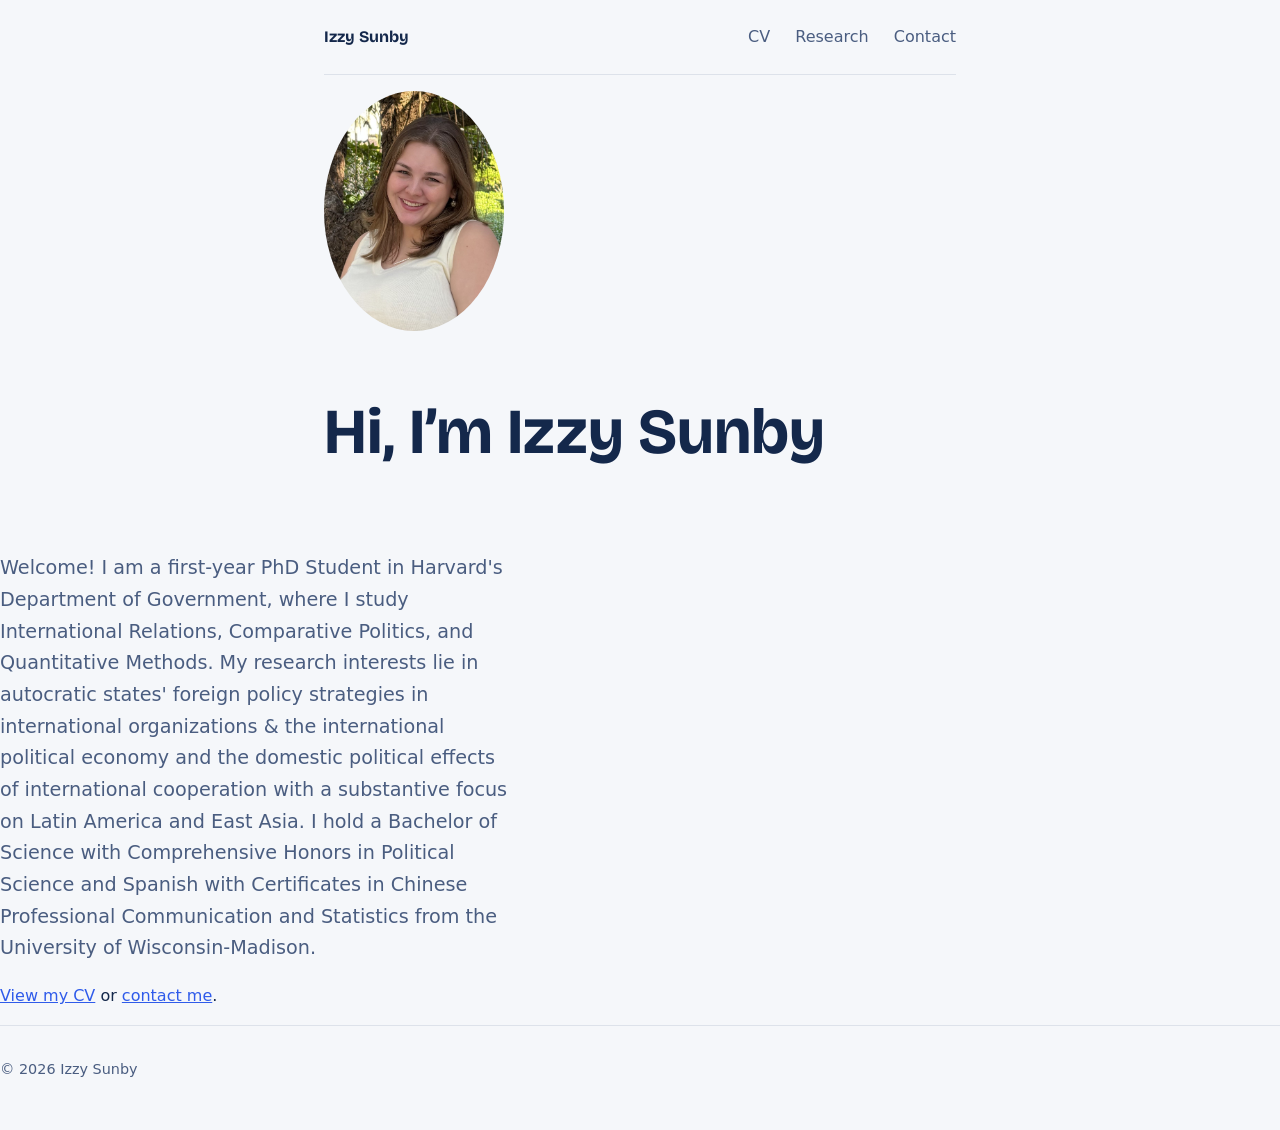
==== index.html @ 18f536cd "Update index.html" ====
<html lang="en">
<head>
  <meta charset="UTF-8">
  <meta name="viewport" content="width=device-width, initial-scale=1">
  <title>Your Name</title>
  <meta name="description" content="Personal website of Your Name">
  <link rel="preconnect" href="https://fonts.googleapis.com">
  <link rel="preconnect" href="https://fonts.gstatic.com" crossorigin>
  <link href="https://fonts.googleapis.com/css2?family=Bricolage+Grotesque:wght@500;700&display=swap" rel="stylesheet">
  <link rel="stylesheet" href="style.css">
</head>
<body>
  <div class="wrap">

    <header>
      <a class="logo" href="index.html">Izzy Sunby</a>
      <nav>
        <a href="about.html">CV</a>
        <a href="projects.html">Research</a>
        <a href="contact.html">Contact</a>
      </nav>
    </header>

    <main>
      <div class="hero">
  <img class="hero-photo" src="izzy-headshot.jpeg" alt="Photo of Izzy Sunby">
  <h1>Hi, I’m Izzy Sunby</h1>
</div>
    
    </div>
    </div>
      <p class="intro">
        Welcome! I am a first-year PhD Student in Harvard's Department of Government, where I study 
        International Relations, Comparative Politics, and Quantitative Methods. My research interests lie 
        in autocratic states' foreign policy strategies in international organizations & the international 
        political economy and the domestic political effects of international cooperation with a substantive focus on
        Latin America and East Asia. I hold a Bachelor of Science with Comprehensive Honors in Political Science and 
        Spanish with Certificates in Chinese Professional Communication and Statistics from the University of Wisconsin-Madison. 
      <p>
        <a href="about.html">View my CV</a> or <a href="contact.html">contact me</a>.
      </p>
    </main>

    <footer>© <span id="year"></span> Izzy Sunby</footer>

  </div>
  <script>document.getElementById("year").textContent = new Date().getFullYear();</script>
</body>
</html>
---- style.css ----
/* ---------- Colors: change these to restyle the whole site ---------- */
:root {
  --bg: #f5f7fa;
  --text: #14284b;   /* navy blue */
  --muted: #4a5d80;  /* softer navy for secondary text */
  --accent: #2f5bea;
  --line: #dde2ea;
}

/* ---------- Base ---------- */
* { box-sizing: border-box; }
body {
  margin: 0;
  background: var(--bg);
  color: var(--text);
  font-family: system-ui, -apple-system, "Segoe UI", Roboto, sans-serif;
  line-height: 1.65;
}
a { color: var(--accent); }
a:focus-visible { outline: 2px solid var(--accent); outline-offset: 3px; }

.wrap { max-width: 680px; margin: 0 auto; padding: 0 1.5rem; }

.hero-photo {
  width: 180px;
  height: 240px;
  border-radius: 50%;
  object-fit: cover;
}


/* ---------- Header / nav ---------- */
header {
  display: flex;
  justify-content: space-between;
  align-items: center;
  padding: 1.5rem 0;
  border-bottom: 1px solid var(--line);
}
header .logo {
  font-family: "Bricolage Grotesque", system-ui, sans-serif;
  font-weight: 700;
  text-decoration: none;
  color: var(--text);
}
nav a {
  margin-left: 1.25rem;
  color: var(--muted);
  text-decoration: none;
  padding-bottom: 2px;
}
nav a:hover { color: var(--accent); }
/* Highlights the link for the page you're currently on */
nav a[aria-current="page"] {
  color: var(--text);
  border-bottom: 2px solid var(--accent);
}

/* ---------- Content ---------- */
h1, h2 {
  font-family: "Bricolage Grotesque", system-ui, sans-serif;
  line-height: 1.15;
}
h1 { font-size: clamp(2.5rem, 8vw, 4rem); margin: 4rem 0 1rem; }
h2 { font-size: 1.6rem; margin: 0 0 1rem; }
.intro { font-size: 1.2rem; color: var(--muted); max-width: 32rem; }

main { padding: 1rem 0 3rem; }
.page-title { font-size: clamp(2rem, 6vw, 2.75rem); margin: 3rem 0 1.5rem; }

/* ---------- Projects ---------- */
.project { margin-bottom: 1.75rem; }
.project h2 { font-size: 1.15rem; margin: 0; }
.project p { margin: 0.25rem 0 0; color: var(--muted); }

/* ---------- Footer ---------- */
footer {
  padding: 2rem 0 3rem;
  color: var(--muted);
  font-size: 0.9rem;
  border-top: 1px solid var(--line);
}
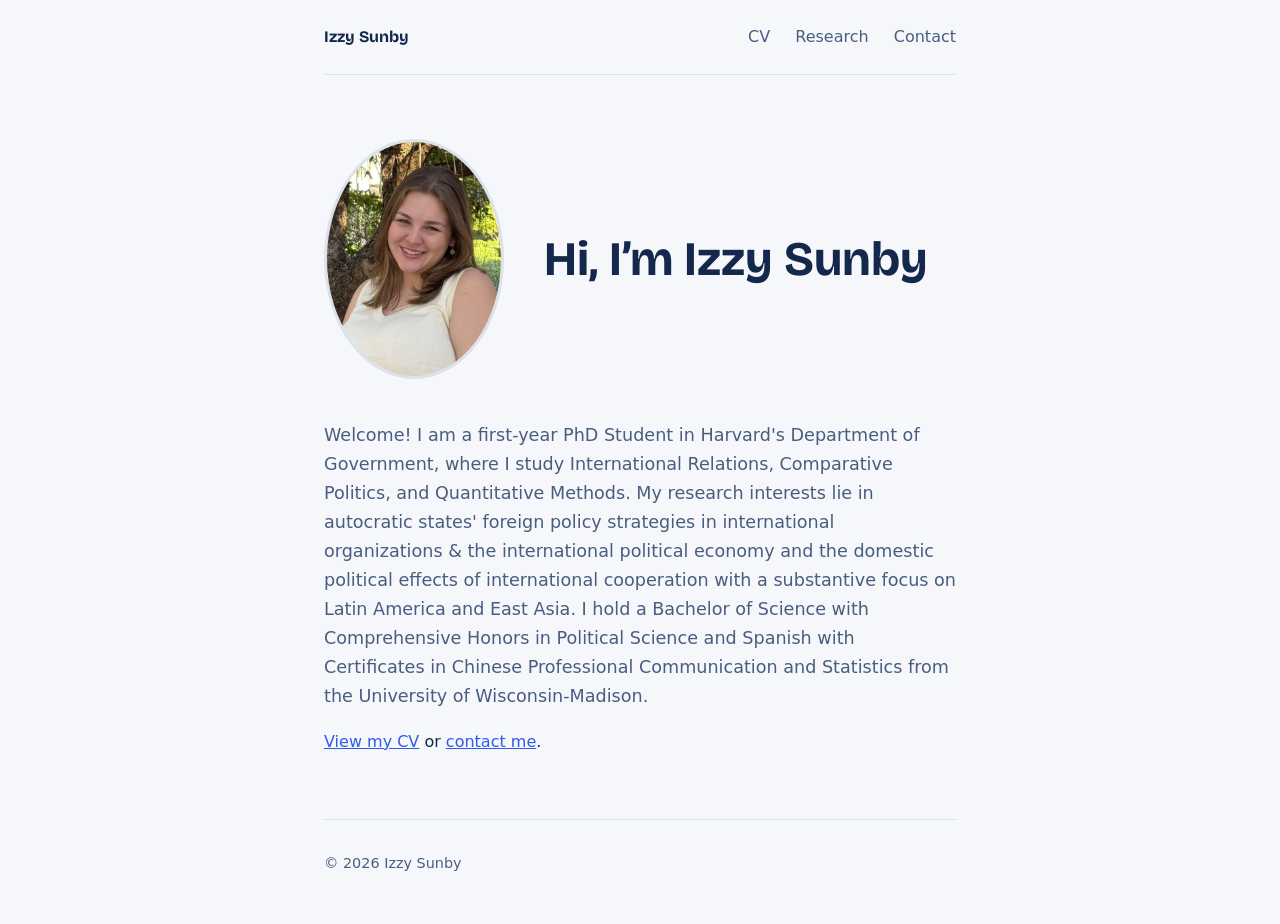
==== commit 30a3c4ae: "Update index.html" ====
--- a/index.html
+++ b/index.html
@@ -22,25 +22,24 @@
       </nav>
     </header>
 
-    <main>
-      <div class="hero">
-  <img class="hero-photo" src="izzy-headshot.jpeg" alt="Photo of Izzy Sunby">
-  <h1>Hi, I’m Izzy Sunby</h1>
-</div>
-    
-    </div>
-    </div>
-      <p class="intro">
-        Welcome! I am a first-year PhD Student in Harvard's Department of Government, where I study 
+<main>
+  <div class="hero">
+    <img class="hero-photo" src="izzy-headshot.jpeg" alt="Photo of Izzy Sunby">
+    <h1>Hi, I’m Izzy Sunby</h1>
+  </div>   <!-- hero closes here, before the bio -->
+
+  <p class="intro">
+    Welcome! I am a first-year PhD Student in Harvard's Department of Government, where I study 
         International Relations, Comparative Politics, and Quantitative Methods. My research interests lie 
         in autocratic states' foreign policy strategies in international organizations & the international 
         political economy and the domestic political effects of international cooperation with a substantive focus on
         Latin America and East Asia. I hold a Bachelor of Science with Comprehensive Honors in Political Science and 
         Spanish with Certificates in Chinese Professional Communication and Statistics from the University of Wisconsin-Madison. 
-      <p>
-        <a href="about.html">View my CV</a> or <a href="contact.html">contact me</a>.
       </p>
-    </main>
+  <p>
+    <a href="about.html">View my CV</a> or <a href="contact.html">contact me</a>.
+  </p>
+</main>
 
     <footer>© <span id="year"></span> Izzy Sunby</footer>
 
--- a/style.css
+++ b/style.css
@@ -20,14 +20,6 @@
 a:focus-visible { outline: 2px solid var(--accent); outline-offset: 3px; }
 
 .wrap { max-width: 680px; margin: 0 auto; padding: 0 1.5rem; }
-
-.hero-photo {
-  width: 180px;
-  height: 240px;
-  border-radius: 50%;
-  object-fit: cover;
-}
-
 
 /* ---------- Header / nav ---------- */
 header {
@@ -63,10 +55,35 @@
 }
 h1 { font-size: clamp(2.5rem, 8vw, 4rem); margin: 4rem 0 1rem; }
 h2 { font-size: 1.6rem; margin: 0 0 1rem; }
-.intro { font-size: 1.2rem; color: var(--muted); max-width: 32rem; }
+.intro { font-size: 1.1rem; color: var(--muted); }
 
 main { padding: 1rem 0 3rem; }
 .page-title { font-size: clamp(2rem, 6vw, 2.75rem); margin: 3rem 0 1.5rem; }
+
+/* ---------- Home hero: oval photo left, text right ---------- */
+.hero {
+  display: flex;
+  align-items: center;
+  gap: 2.5rem;
+  padding: 3rem 0 1.5rem;
+}
+.hero-photo {
+  width: 180px;
+  height: 240px;          /* taller than wide = oval */
+  border-radius: 50%;
+  object-fit: cover;      /* crops the photo to fit without stretching */
+  flex-shrink: 0;
+  border: 3px solid var(--line);
+}
+.hero h1 { margin: 0; font-size: clamp(2rem, 6vw, 3rem); }
+
+/* On phones, stack the photo above the text */
+@media (max-width: 480px) {
+  .hero {
+    flex-direction: column;
+    text-align: center;
+  }
+}
 
 /* ---------- Projects ---------- */
 .project { margin-bottom: 1.75rem; }
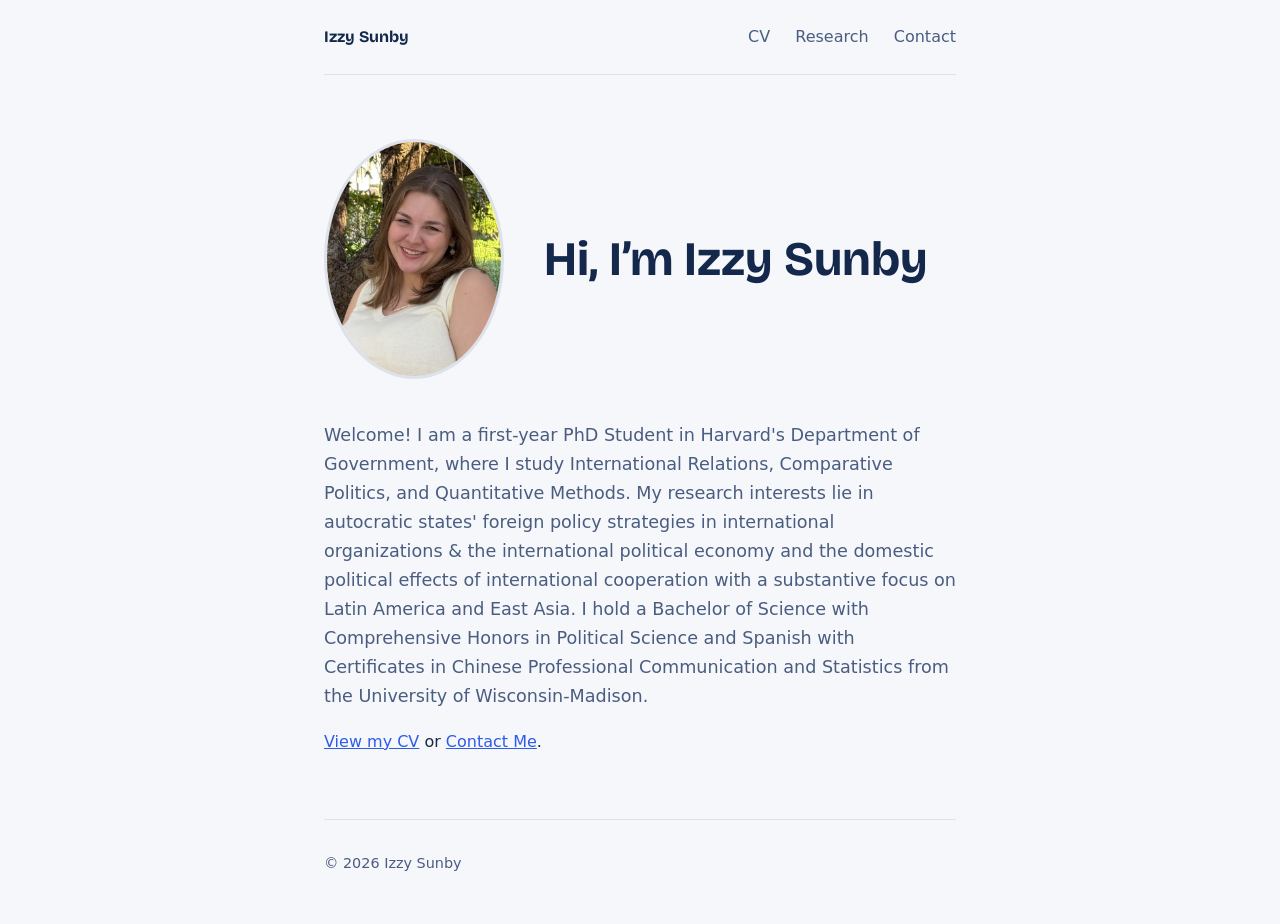
==== commit 96961bd1: "Update index.html" ====
--- a/index.html
+++ b/index.html
@@ -3,8 +3,8 @@
 <head>
   <meta charset="UTF-8">
   <meta name="viewport" content="width=device-width, initial-scale=1">
-  <title>Your Name</title>
-  <meta name="description" content="Personal website of Your Name">
+  <title>Izzy Sunby</title>
+  <meta name="description" content="Izzy Sunby Personal Website">
   <link rel="preconnect" href="https://fonts.googleapis.com">
   <link rel="preconnect" href="https://fonts.gstatic.com" crossorigin>
   <link href="https://fonts.googleapis.com/css2?family=Bricolage+Grotesque:wght@500;700&display=swap" rel="stylesheet">
@@ -37,7 +37,7 @@
         Spanish with Certificates in Chinese Professional Communication and Statistics from the University of Wisconsin-Madison. 
       </p>
   <p>
-    <a href="about.html">View my CV</a> or <a href="contact.html">contact me</a>.
+    <a href="about.html">View my CV</a> or <a href="contact.html">Contact Me</a>.
   </p>
 </main>
 
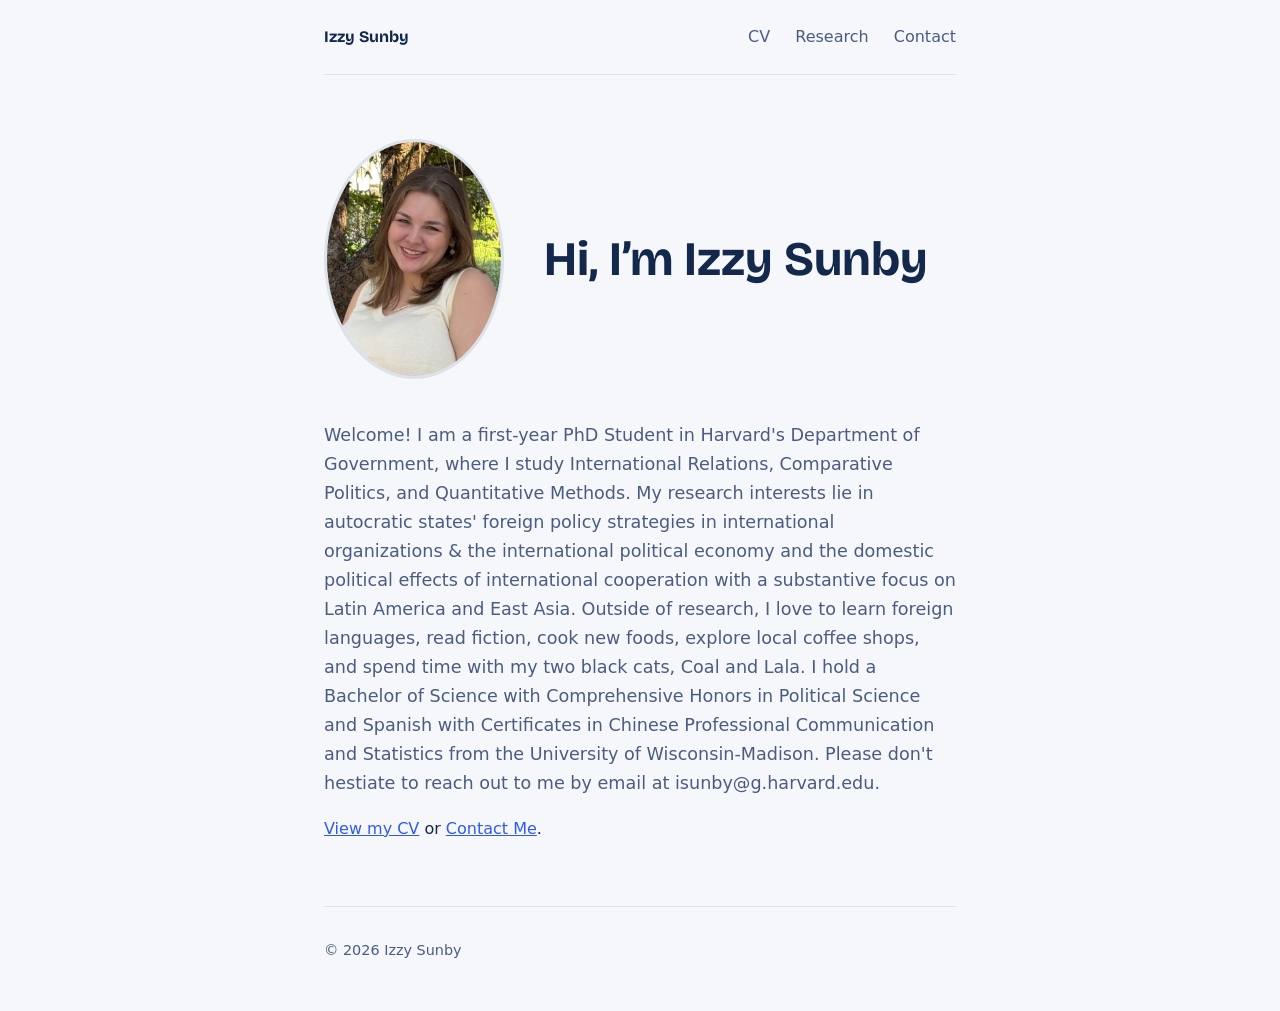
==== commit 78f63624: "Update index.html" ====
--- a/index.html
+++ b/index.html
@@ -33,8 +33,13 @@
         International Relations, Comparative Politics, and Quantitative Methods. My research interests lie 
         in autocratic states' foreign policy strategies in international organizations & the international 
         political economy and the domestic political effects of international cooperation with a substantive focus on
-        Latin America and East Asia. I hold a Bachelor of Science with Comprehensive Honors in Political Science and 
+        Latin America and East Asia. Outside of research, I love to learn foreign languages, read fiction, cook new foods, explore local coffee shops,
+        and spend time with my two black cats, Coal and Lala. 
+    
+        I hold a Bachelor of Science with Comprehensive Honors in Political Science and 
         Spanish with Certificates in Chinese Professional Communication and Statistics from the University of Wisconsin-Madison. 
+
+        Please don't hestiate to reach out to me by email at isunby@g.harvard.edu. 
       </p>
   <p>
     <a href="about.html">View my CV</a> or <a href="contact.html">Contact Me</a>.
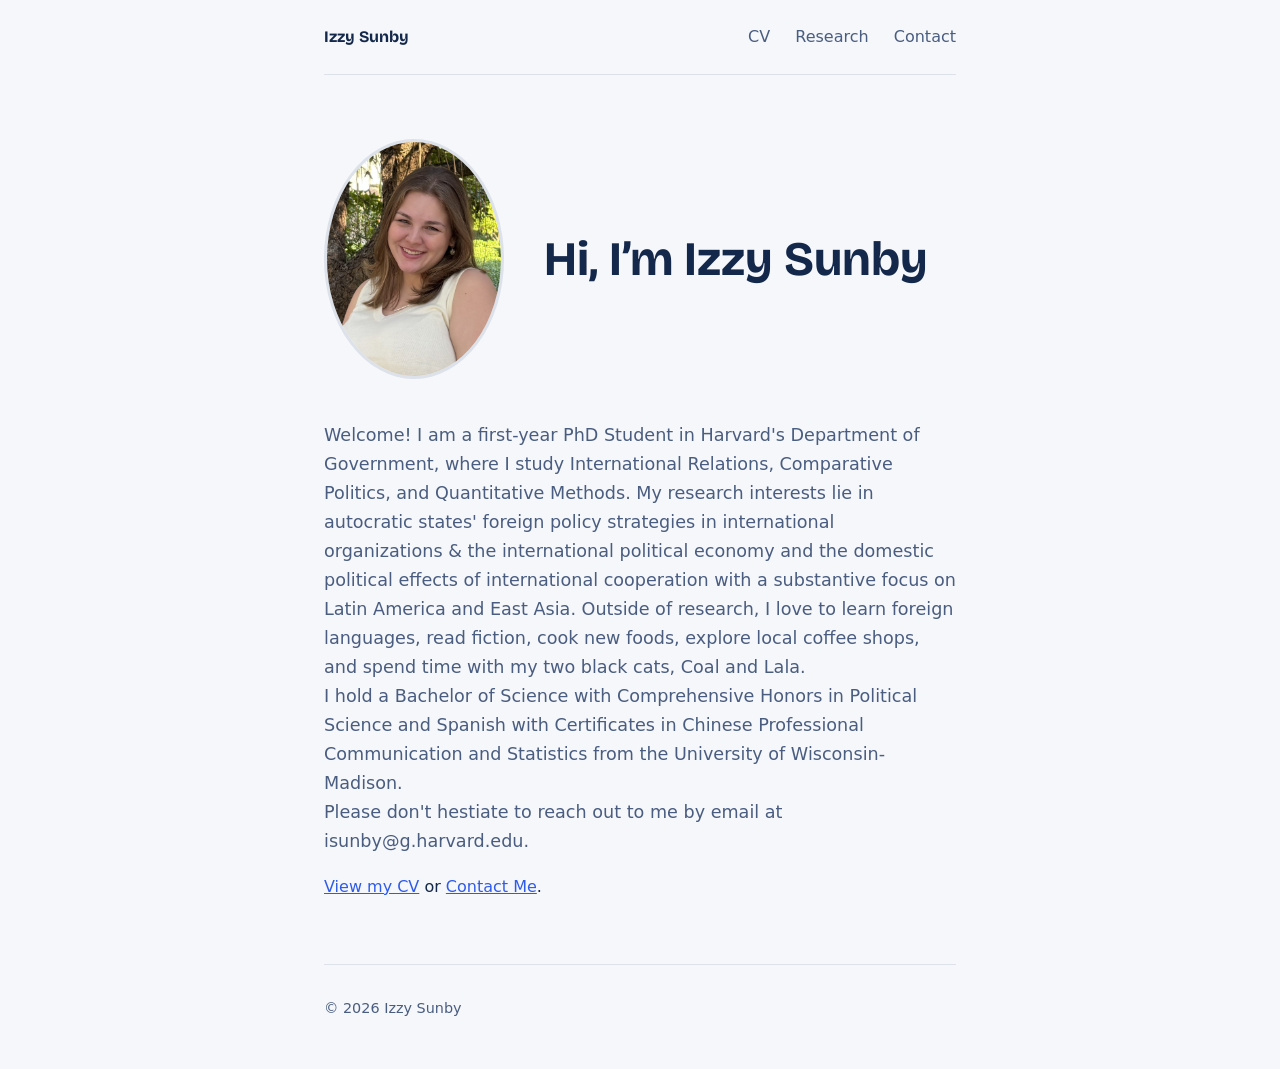
==== commit 3d971442: "Update index.html" ====
--- a/index.html
+++ b/index.html
@@ -34,10 +34,10 @@
         in autocratic states' foreign policy strategies in international organizations & the international 
         political economy and the domestic political effects of international cooperation with a substantive focus on
         Latin America and East Asia. Outside of research, I love to learn foreign languages, read fiction, cook new foods, explore local coffee shops,
-        and spend time with my two black cats, Coal and Lala. 
+        and spend time with my two black cats, Coal and Lala.<br>
     
         I hold a Bachelor of Science with Comprehensive Honors in Political Science and 
-        Spanish with Certificates in Chinese Professional Communication and Statistics from the University of Wisconsin-Madison. 
+        Spanish with Certificates in Chinese Professional Communication and Statistics from the University of Wisconsin-Madison.<br>
 
         Please don't hestiate to reach out to me by email at isunby@g.harvard.edu. 
       </p>
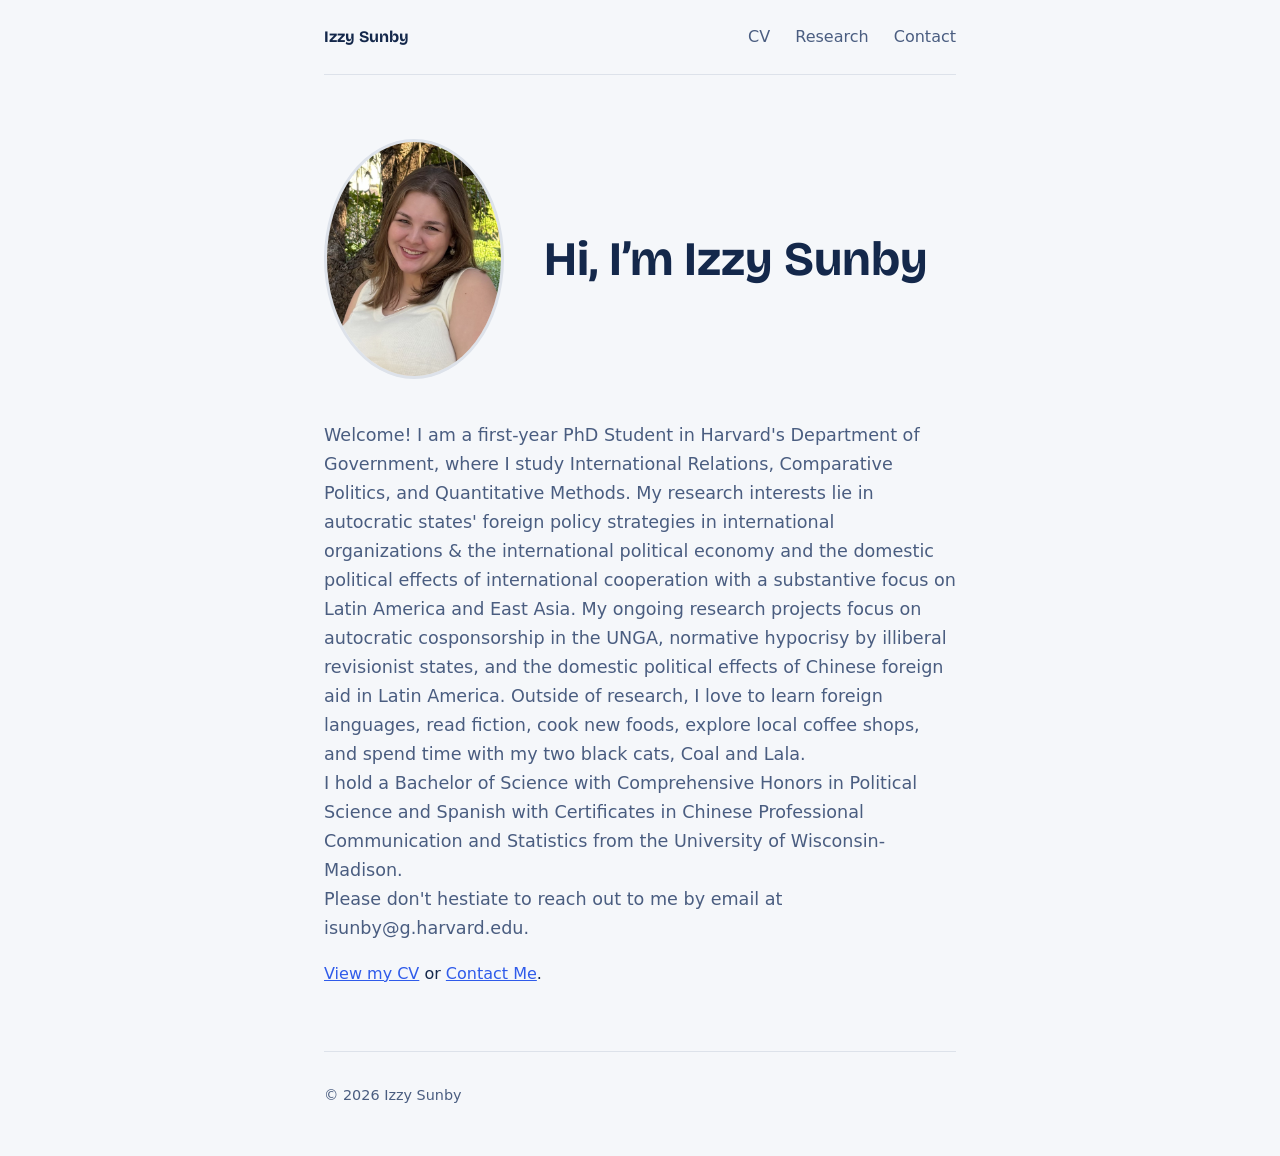
==== commit 8d920228: "Update index.html" ====
--- a/index.html
+++ b/index.html
@@ -33,7 +33,9 @@
         International Relations, Comparative Politics, and Quantitative Methods. My research interests lie 
         in autocratic states' foreign policy strategies in international organizations & the international 
         political economy and the domestic political effects of international cooperation with a substantive focus on
-        Latin America and East Asia. Outside of research, I love to learn foreign languages, read fiction, cook new foods, explore local coffee shops,
+        Latin America and East Asia. My ongoing research projects focus on autocratic cosponsorship in the UNGA, normative 
+        hypocrisy by illiberal revisionist states, and the domestic political effects of Chinese foreign aid in Latin America.
+        Outside of research, I love to learn foreign languages, read fiction, cook new foods, explore local coffee shops,
         and spend time with my two black cats, Coal and Lala.<br>
     
         I hold a Bachelor of Science with Comprehensive Honors in Political Science and 
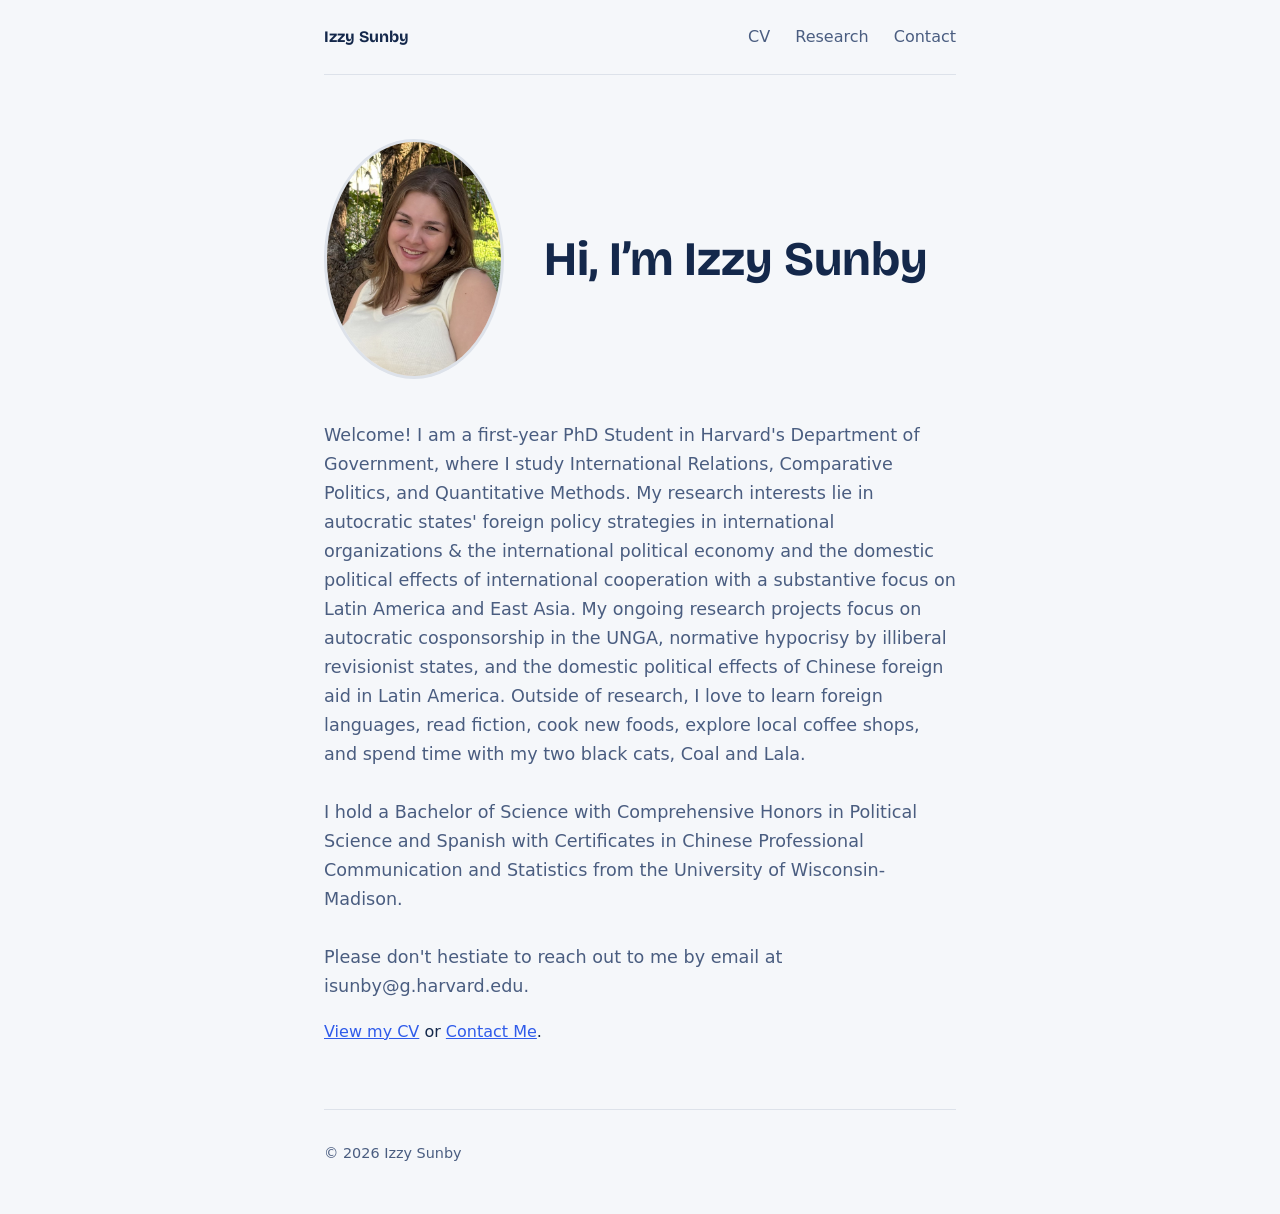
==== commit 2a41726a: "Update index.html" ====
--- a/index.html
+++ b/index.html
@@ -36,10 +36,10 @@
         Latin America and East Asia. My ongoing research projects focus on autocratic cosponsorship in the UNGA, normative 
         hypocrisy by illiberal revisionist states, and the domestic political effects of Chinese foreign aid in Latin America.
         Outside of research, I love to learn foreign languages, read fiction, cook new foods, explore local coffee shops,
-        and spend time with my two black cats, Coal and Lala.<br>
+        and spend time with my two black cats, Coal and Lala.<br><br>
     
         I hold a Bachelor of Science with Comprehensive Honors in Political Science and 
-        Spanish with Certificates in Chinese Professional Communication and Statistics from the University of Wisconsin-Madison.<br>
+        Spanish with Certificates in Chinese Professional Communication and Statistics from the University of Wisconsin-Madison.<br><br>
 
         Please don't hestiate to reach out to me by email at isunby@g.harvard.edu. 
       </p>
